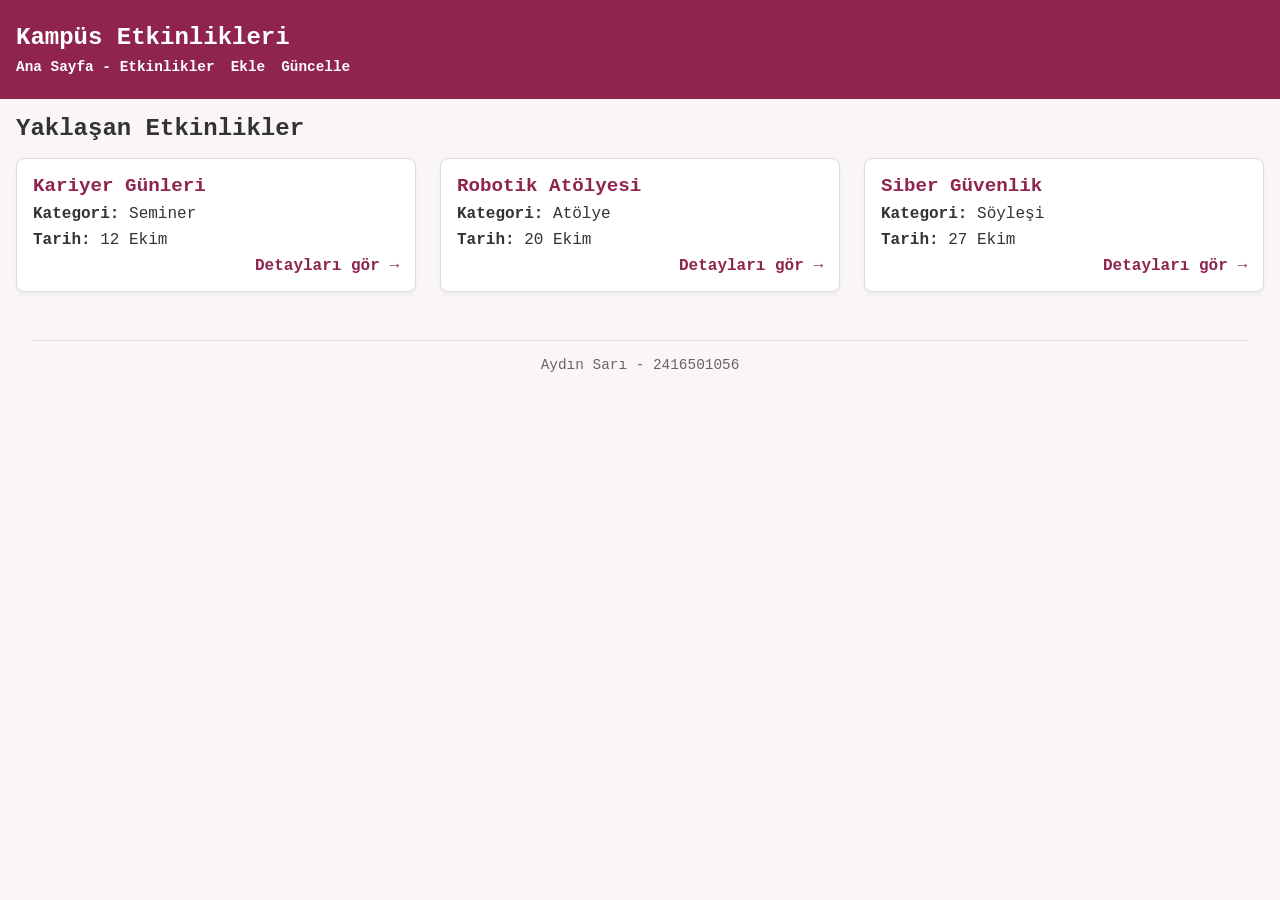
==== index.html @ 201f7683 "Sprint2 yapıldı" ====
<!DOCTYPE html>
<html lang="tr">
<head>
    <meta charset="UTF-8">
    <meta name="viewport" content="width=device-width, initial-scale=1.0">
    <title>Kampüs Etkinlikleri</title>
    <!-- CSS bağlantısı -->
    <link rel="stylesheet" href="css/2416501056.css">
</head>
<body>

    <!-- MENÜ BÖLÜMÜ -->
    <header>
        <h1>Kampüs Etkinlikleri</h1>
        <nav>
            <a href="index.html">Ana Sayfa - Etkinlikler</a>
            <a href="etkinlik-ekle.html">Ekle</a>
            <a href="etkinlik-guncelle.html">Güncelle</a>
        </nav>
    </header>

    <main>
        <!-- SADECE ETKİNLİK KARTLARI BURADA KALDI -->
        <h2>Yaklaşan Etkinlikler</h2>
        <section class="etkinlikler">
            
            <article class="kart">
                <h3>Kariyer Günleri</h3>
                <p><strong>Kategori:</strong> Seminer</p>
                <p><strong>Tarih:</strong> 12 Ekim</p>
                <!-- Detay sayfanıza giden link de güncellendi -->
                <a href="etkinlik-detay.html" class="detay-link">Detayları gör &rarr;</a>
            </article>

            <article class="kart">
                <h3>Robotik Atölyesi</h3>
                <p><strong>Kategori:</strong> Atölye</p>
                <p><strong>Tarih:</strong> 20 Ekim</p>
                <a href="#" class="detay-link">Detayları gör &rarr;</a>
            </article>
            
            <article class="kart">
                <h3>Siber Güvenlik</h3>
                <p><strong>Kategori:</strong> Söyleşi</p>
                <p><strong>Tarih:</strong> 27 Ekim</p>
                <a href="#" class="detay-link">Detayları gör &rarr;</a>
            </article>

        </section>
    </main>

    <footer style="text-align: center; padding: 2rem; color: #666; font-size: 0.9rem;">
        <hr style="margin-bottom: 1rem; border: none; border-top: 1px solid #ddd;">
        <p>Aydın Sarı - 2416501056</p>
    </footer>

</body>
</html>
---- css/2416501056.css ----
/* Aydın Sarı - 2416501056 */

:root {
  /* Kendi okul numaran */
  --no: 2416501056; 
  
  /* Numaranın 360'a göre modu (2416501056 % 360 = 336) */
  --ton: 336; 
  
  --renk-ana: hsl(var(--ton) 60% 35%);
  --renk-zemin: hsl(var(--ton) 30% 97%);
  
  /* Son hane 6 olduğu için monospace ailesinden Courier New kullanıyoruz */
  --font: "Courier New", monospace; 
  
  --bosluk-m: 1rem; 
  --hizaa: 0px;
}

/* Genel Sıfırlamalar */
* {
  box-sizing: border-box;
  margin: 0;
  padding: 0;
}

body {
  font-family: var(--font);
  background-color: var(--renk-zemin);
  color: #333;
}

/* ----- ÜST BİLGİ VE MENÜ ----- */
header {
  background-color: var(--renk-ana);
  color: white;
  padding: 1.5rem var(--bosluk-m);
}

header h1 {
  margin-bottom: 0.5rem;
  font-size: 1.5rem;
}

nav {
  display: flex;
  flex-wrap: wrap; 
  gap: 1rem;
}

nav a {
  color: white;
  text-decoration: none;
  font-weight: bold;
  font-size: 0.9rem;
}

main {
  padding: var(--bosluk-m);
}

/* ----- TABLODAN KARTA: GRID YAPISI ----- */
.etkinlikler {
  display: grid;
  /* TELEFON ÖNCELİKLİ: Tek sütun */
  grid-template-columns: 1fr; 
  gap: 1.5rem;
  margin-top: 1rem;
}

/* GENİŞ EKRAN: Birden fazla sütun (Masaüstü için) */
@media (min-width: 768px) {
  .etkinlikler {
    grid-template-columns: repeat(auto-fit, minmax(220px, 1fr)); 
  }
}

/* Kart Tasarımı */
article.kart {
  background-color: white;
  border: 1px solid #ddd;
  padding: 1rem;
  border-radius: 8px;
  box-shadow: 0 2px 5px rgba(0,0,0,0.05);
  display: flex;
  flex-direction: column;
  gap: 0.5rem;
}

article.kart h3 {
  color: var(--renk-ana);
  font-size: 1.2rem;
}

.detay-link {
  margin-top: auto; 
  text-decoration: none;
  color: var(--renk-ana);
  font-weight: bold;
  text-align: right; 
}


/* ----- FORM YAPISI ----- */
.form-alani {
  background-color: white;
  padding: 1.5rem;
  border-radius: 8px;
  border: 1px solid #ddd;
  max-width: 500px;
  margin-bottom: 2rem;
}

form {
  display: flex;
  flex-direction: column;
  gap: 1.2rem;
}

.form-grup {
  display: flex;
  flex-direction: column; 
}

.form-grup label {
  font-size: 0.9rem;
  font-weight: bold;
  margin-bottom: 0.3rem;
  color: #444;
}

.form-grup input,
.form-grup select,
.form-grup textarea {
  padding: 0.6rem;
  border: 1px solid #ccc;
  border-radius: 4px;
  font-family: inherit;
}

/* Hatalı (boş bırakılan zorunlu) alan kırmızı */
.form-grup input:invalid,
.form-grup select:invalid {
  border-color: red;
  box-shadow: 0 0 3px rgba(255, 0, 0, 0.2);
}

button[type="submit"] {
  background-color: var(--renk-ana);
  color: white;
  border: none;
  padding: 0.8rem;
  border-radius: 4px;
  font-weight: bold;
  cursor: pointer;
  align-self: flex-start; 
}
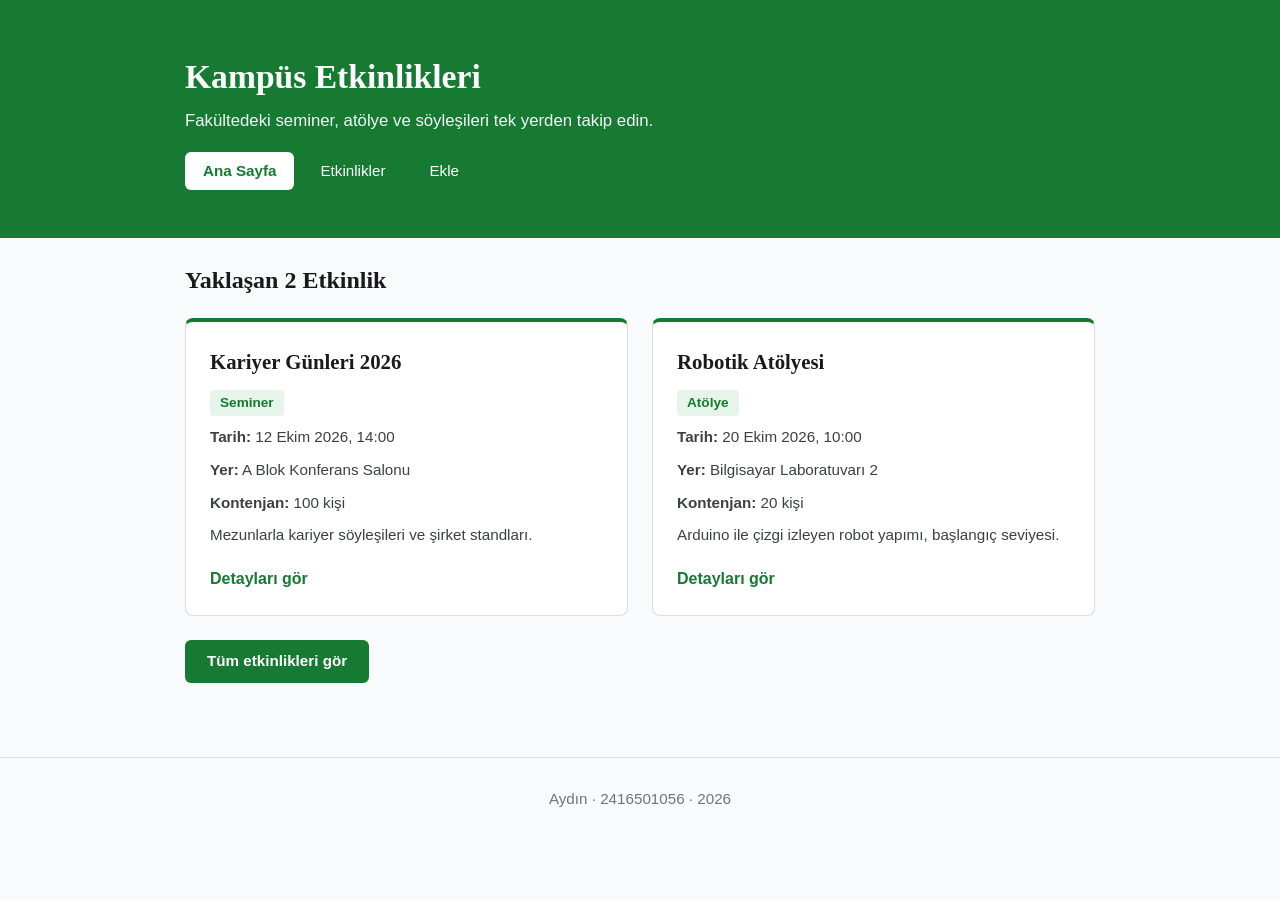
==== commit 7110e2ab: "Sprint 3: JavaScript ve DOM görevleri tamamlandı" ====
--- a/index.html
+++ b/index.html
@@ -1,58 +1,37 @@
 <!DOCTYPE html>
 <html lang="tr">
 <head>
-    <meta charset="UTF-8">
-    <meta name="viewport" content="width=device-width, initial-scale=1.0">
-    <title>Kampüs Etkinlikleri</title>
-    <!-- CSS bağlantısı -->
-    <link rel="stylesheet" href="css/2416501056.css">
+  <meta charset="UTF-8">
+  <meta name="viewport" content="width=device-width, initial-scale=1.0">
+  <title>Kampüs Etkinlikleri - Ana Sayfa</title>
+  <link rel="stylesheet" href="./css/2416501056.css">
+  <script type="module" src="./js/event-list.js"></script>
 </head>
 <body>
+  <header class="ust-bilgi">
+    <div class="kapsayici">
+      <h1>Kampüs Etkinlikleri</h1>
+      <p>Fakültedeki seminer, atölye ve söyleşileri tek yerden takip edin.</p>
+      <nav class="ana-menu">
+        <a href="index.html" class="aktif">Ana Sayfa</a>
+        <a href="etkinlikler.html">Etkinlikler</a>
+        <a href="etkinlik-ekle.html">Ekle</a>
+      </nav>
+    </div>
+  </header>
 
-    <!-- MENÜ BÖLÜMÜ -->
-    <header>
-        <h1>Kampüs Etkinlikleri</h1>
-        <nav>
-            <a href="index.html">Ana Sayfa - Etkinlikler</a>
-            <a href="etkinlik-ekle.html">Ekle</a>
-            <a href="etkinlik-guncelle.html">Güncelle</a>
-        </nav>
-    </header>
+  <main class="kapsayici">
+    <section>
+      <h2>Yaklaşan 2 Etkinlik</h2>
+      <section id="etkinlik-listesi" class="etkinlik-listesi" data-limit="2"></section>
+      <div style="margin-top: 24px;">
+        <a href="etkinlikler.html" class="btn">Tüm etkinlikleri gör</a>
+      </div>
+    </section>
+  </main>
 
-    <main>
-        <!-- SADECE ETKİNLİK KARTLARI BURADA KALDI -->
-        <h2>Yaklaşan Etkinlikler</h2>
-        <section class="etkinlikler">
-            
-            <article class="kart">
-                <h3>Kariyer Günleri</h3>
-                <p><strong>Kategori:</strong> Seminer</p>
-                <p><strong>Tarih:</strong> 12 Ekim</p>
-                <!-- Detay sayfanıza giden link de güncellendi -->
-                <a href="etkinlik-detay.html" class="detay-link">Detayları gör &rarr;</a>
-            </article>
-
-            <article class="kart">
-                <h3>Robotik Atölyesi</h3>
-                <p><strong>Kategori:</strong> Atölye</p>
-                <p><strong>Tarih:</strong> 20 Ekim</p>
-                <a href="#" class="detay-link">Detayları gör &rarr;</a>
-            </article>
-            
-            <article class="kart">
-                <h3>Siber Güvenlik</h3>
-                <p><strong>Kategori:</strong> Söyleşi</p>
-                <p><strong>Tarih:</strong> 27 Ekim</p>
-                <a href="#" class="detay-link">Detayları gör &rarr;</a>
-            </article>
-
-        </section>
-    </main>
-
-    <footer style="text-align: center; padding: 2rem; color: #666; font-size: 0.9rem;">
-        <hr style="margin-bottom: 1rem; border: none; border-top: 1px solid #ddd;">
-        <p>Aydın Sarı - 2416501056</p>
-    </footer>
-
+  <footer class="alt-bilgi">
+    <p>Aydın · 2416501056 · 2026</p>
+  </footer>
 </body>
 </html>
--- a/css/2416501056.css
+++ b/css/2416501056.css
@@ -1,23 +1,13 @@
-/* Aydın Sarı - 2416501056 */
-
 :root {
-  /* Kendi okul numaran */
-  --no: 2416501056; 
-  
-  /* Numaranın 360'a göre modu (2416501056 % 360 = 336) */
-  --ton: 336; 
-  
-  --renk-ana: hsl(var(--ton) 60% 35%);
-  --renk-zemin: hsl(var(--ton) 30% 97%);
-  
-  /* Son hane 6 olduğu için monospace ailesinden Courier New kullanıyoruz */
-  --font: "Courier New", monospace; 
-  
-  --bosluk-m: 1rem; 
-  --hizaa: 0px;
-}
-
-/* Genel Sıfırlamalar */
+  --ana-yesil: #167a32;
+  --koyu-yesil: #0e5622;
+  --acik-yesil: #e6f4ea;
+  --hata-kirmizi: #b3261e;
+  --hata-arkaplan: #fdf2f2;
+  --kenarlik: #dadce0;
+  --metin-koyu: #202124;
+}
+
 * {
   box-sizing: border-box;
   margin: 0;
@@ -25,133 +15,337 @@
 }
 
 body {
-  font-family: var(--font);
-  background-color: var(--renk-zemin);
-  color: #333;
-}
-
-/* ----- ÜST BİLGİ VE MENÜ ----- */
-header {
-  background-color: var(--renk-ana);
-  color: white;
-  padding: 1.5rem var(--bosluk-m);
-}
-
-header h1 {
-  margin-bottom: 0.5rem;
+  background-color: #f8fafc;
+  color: var(--metin-koyu);
+  font-family: -apple-system, BlinkMacSystemFont, "Segoe UI", Roboto, Helvetica, Arial, sans-serif;
+  line-height: 1.5;
+}
+
+/* Slayttaki Serif Başlıklar */
+h1, h2, h3 {
+  font-family: Georgia, Cambria, "Times New Roman", Times, serif;
+  font-weight: 700;
+  color: #1a1a1a;
+}
+
+.kapsayici {
+  max-width: 950px;
+  margin: 0 auto;
+  padding: 24px 20px;
+}
+
+/* Üst Başlık ve Menü */
+.ust-bilgi {
+  background-color: var(--ana-yesil);
+  color: white;
+  padding: 28px 0 24px 0;
+}
+
+.ust-bilgi h1 {
+  color: white;
+  font-size: 2.1rem;
+  margin-bottom: 6px;
+}
+
+.ust-bilgi p {
+  color: rgba(255, 255, 255, 0.95);
+  font-size: 1.05rem;
+  margin-bottom: 18px;
+}
+
+.ana-menu {
+  display: flex;
+  gap: 8px;
+}
+
+.ana-menu a {
+  color: white;
+  text-decoration: none;
+  padding: 8px 18px;
+  border-radius: 6px;
+  font-weight: 500;
+  font-size: 0.95rem;
+}
+
+.ana-menu a.aktif {
+  background: white;
+  color: var(--ana-yesil);
+  font-weight: 700;
+}
+
+main h2 {
   font-size: 1.5rem;
-}
-
-nav {
-  display: flex;
-  flex-wrap: wrap; 
-  gap: 1rem;
-}
-
-nav a {
-  color: white;
-  text-decoration: none;
-  font-weight: bold;
-  font-size: 0.9rem;
-}
-
-main {
-  padding: var(--bosluk-m);
-}
-
-/* ----- TABLODAN KARTA: GRID YAPISI ----- */
-.etkinlikler {
+  margin-bottom: 20px;
+}
+
+/* Kart Izgarası */
+.etkinlik-listesi {
   display: grid;
-  /* TELEFON ÖNCELİKLİ: Tek sütun */
-  grid-template-columns: 1fr; 
-  gap: 1.5rem;
-  margin-top: 1rem;
-}
-
-/* GENİŞ EKRAN: Birden fazla sütun (Masaüstü için) */
+  grid-template-columns: 1fr;
+  gap: 24px;
+}
+
 @media (min-width: 768px) {
-  .etkinlikler {
-    grid-template-columns: repeat(auto-fit, minmax(220px, 1fr)); 
+  .etkinlik-listesi {
+    grid-template-columns: 1fr 1fr;
   }
 }
 
-/* Kart Tasarımı */
-article.kart {
-  background-color: white;
-  border: 1px solid #ddd;
-  padding: 1rem;
-  border-radius: 8px;
-  box-shadow: 0 2px 5px rgba(0,0,0,0.05);
+.kart {
+  background: white;
+  border: 1px solid var(--kenarlik);
+  border-top: 4px solid var(--ana-yesil);
+  border-radius: 8px;
+  padding: 24px;
   display: flex;
   flex-direction: column;
-  gap: 0.5rem;
-}
-
-article.kart h3 {
-  color: var(--renk-ana);
-  font-size: 1.2rem;
-}
-
-.detay-link {
-  margin-top: auto; 
+  gap: 10px;
+}
+
+.kart h2 {
+  font-size: 1.3rem;
+  margin-bottom: 2px;
+}
+
+.etiket {
+  background: var(--acik-yesil);
+  color: var(--ana-yesil);
+  padding: 3px 10px;
+  border-radius: 4px;
+  font-size: 0.85rem;
+  font-weight: 600;
+  align-self: flex-start;
+}
+
+.kart p {
+  font-size: 0.95rem;
+  color: #3c4043;
+}
+
+/* Slayttaki "Detayları gör" linki (Buton değil, link) */
+.kart a {
+  color: var(--ana-yesil);
+  font-weight: 700;
   text-decoration: none;
-  color: var(--renk-ana);
-  font-weight: bold;
-  text-align: right; 
-}
-
-
-/* ----- FORM YAPISI ----- */
-.form-alani {
+  margin-top: auto;
+  padding-top: 10px;
+  display: inline-block;
+}
+
+.kart a:hover {
+  text-decoration: underline;
+}
+
+/* Genel Buton (Tümünü gör, Kaydet vs.) */
+.btn {
+  background-color: var(--ana-yesil);
+  color: white;
+  padding: 10px 22px;
+  border-radius: 6px;
+  text-decoration: none;
+  font-weight: 600;
+  font-size: 0.95rem;
+  border: none;
+  cursor: pointer;
+  display: inline-block;
+}
+
+.btn:hover {
+  background-color: var(--koyu-yesil);
+}
+
+/* Filtre Formu (Arama ve Kategori) */
+.filtre-kutusu {
+  background: white;
+  border: 1px solid var(--kenarlik);
+  border-radius: 8px;
+  padding: 18px 20px;
+  margin-bottom: 16px;
+  display: grid;
+  grid-template-columns: 1fr;
+  gap: 16px;
+}
+
+@media (min-width: 768px) {
+  .filtre-kutusu {
+    grid-template-columns: 2fr 1fr;
+  }
+}
+
+.filtre-alan label, .form-grup label {
+  display: block;
+  font-weight: 600;
+  font-size: 0.95rem;
+  margin-bottom: 6px;
+  color: var(--metin-koyu);
+}
+
+.filtre-alan input, .filtre-alan select,
+.form-grup input, .form-grup select, .form-grup textarea {
+  width: 100%;
+  padding: 10px 14px;
+  border: 1px solid #70757a;
+  border-radius: 6px;
+  font-size: 1rem;
+  outline: none;
   background-color: white;
-  padding: 1.5rem;
-  border-radius: 8px;
-  border: 1px solid #ddd;
-  max-width: 500px;
-  margin-bottom: 2rem;
-}
-
-form {
+}
+
+.filtre-alan input:focus, .filtre-alan select:focus,
+.form-grup input:focus, .form-grup select:focus, .form-grup textarea:focus {
+  border-color: var(--ana-yesil);
+}
+
+.sonuc-bilgi {
+  color: var(--ana-yesil);
+  font-weight: 700;
+  font-size: 1rem;
+  margin: 14px 0 20px 0;
+}
+
+/* Hata Durumları */
+[aria-invalid="true"] {
+  border-color: var(--hata-kirmizi) !important;
+  background-color: var(--hata-arkaplan) !important;
+}
+
+.hata-metin {
+  color: var(--hata-kirmizi);
+  font-size: 0.85rem;
+  margin-top: 5px;
+  display: block;
+  font-weight: 500;
+}
+
+/* Form Altı Mesaj Kutuları */
+.hata-kutusu {
+  border: 1.5px solid var(--hata-kirmizi);
+  background-color: var(--hata-arkaplan);
+  color: #851310;
+  padding: 16px 20px;
+  border-radius: 8px;
+  margin-top: 24px;
+  font-weight: 500;
+  max-width: 600px;
+}
+
+.basari-kutusu {
+  border: 2px solid var(--ana-yesil); /* Slayttaki Yeşil Çerçeve */
+  background-color: transparent;
+  padding: 20px;
+  border-radius: 8px;
+  margin-top: 24px;
+  max-width: 600px;
+}
+
+.basari-kutusu-baslik {
+  color: var(--ana-yesil);
+  font-weight: 500;
+  font-size: 1.05rem;
+  margin-bottom: 12px;
+}
+
+.basari-kutusu pre {
+  font-family: Consolas, Monaco, "Courier New", monospace;
+  font-size: 0.95rem;
+  line-height: 1.6;
+  color: var(--metin-koyu);
+  white-space: pre-wrap;
+  margin: 0;
+}
+
+/* Detay Sayfası Tasarımı */
+.detay-layout {
+  display: grid;
+  grid-template-columns: 1fr;
+  gap: 30px;
+}
+
+@media (min-width: 768px) {
+  .detay-layout {
+    grid-template-columns: 3fr 2fr;
+  }
+}
+
+.afis-kutu {
+  background-color: #121c2d;
+  color: #fff;
+  border: 2px solid #e28743;
+  padding: 55px 20px;
+  text-align: center;
+  border-radius: 4px;
+}
+
+.afis-kutu h2 {
+  color: white;
+  font-size: 1.7rem;
+  margin-bottom: 12px;
+}
+
+.afis-kutu p {
+  color: #e28743;
+  font-size: 1rem;
+}
+
+.afis-alti {
+  display: block;
+  font-style: italic;
+  margin: 6px 0 20px 0;
+  color: #5f6368;
+}
+
+.aciklama-bolumu {
+  margin-bottom: 24px;
+}
+
+.detay-butonlar {
   display: flex;
-  flex-direction: column;
-  gap: 1.2rem;
+  gap: 12px;
+}
+
+.kunye-kutusu {
+  background: white;
+  border: 1px solid var(--kenarlik);
+  border-radius: 8px;
+  padding: 24px;
+}
+
+.kunye {
+  display: grid;
+  grid-template-columns: auto 1fr;
+  gap: 12px 24px;
+}
+
+.kunye dt {
+  font-weight: 700;
+  color: var(--metin-koyu);
+}
+
+.kunye dd {
+  color: #3c4043;
+}
+
+/* Form Sayfası (Ekle/Güncelle) */
+.form-aciklama {
+  color: #5f6368;
+  font-size: 0.95rem;
+  margin-bottom: 24px;
+}
+
+.form-kapsayici {
+  max-width: 600px;
 }
 
 .form-grup {
-  display: flex;
-  flex-direction: column; 
-}
-
-.form-grup label {
-  font-size: 0.9rem;
-  font-weight: bold;
-  margin-bottom: 0.3rem;
-  color: #444;
-}
-
-.form-grup input,
-.form-grup select,
-.form-grup textarea {
-  padding: 0.6rem;
-  border: 1px solid #ccc;
-  border-radius: 4px;
-  font-family: inherit;
-}
-
-/* Hatalı (boş bırakılan zorunlu) alan kırmızı */
-.form-grup input:invalid,
-.form-grup select:invalid {
-  border-color: red;
-  box-shadow: 0 0 3px rgba(255, 0, 0, 0.2);
-}
-
-button[type="submit"] {
-  background-color: var(--renk-ana);
-  color: white;
-  border: none;
-  padding: 0.8rem;
-  border-radius: 4px;
-  font-weight: bold;
-  cursor: pointer;
-  align-self: flex-start; 
+  margin-bottom: 20px;
+}
+
+/* Alt Bilgi */
+.alt-bilgi {
+  text-align: center;
+  padding: 30px;
+  color: #70757a;
+  border-top: 1px solid var(--kenarlik);
+  margin-top: 50px;
+  font-size: 0.95rem;
 }
